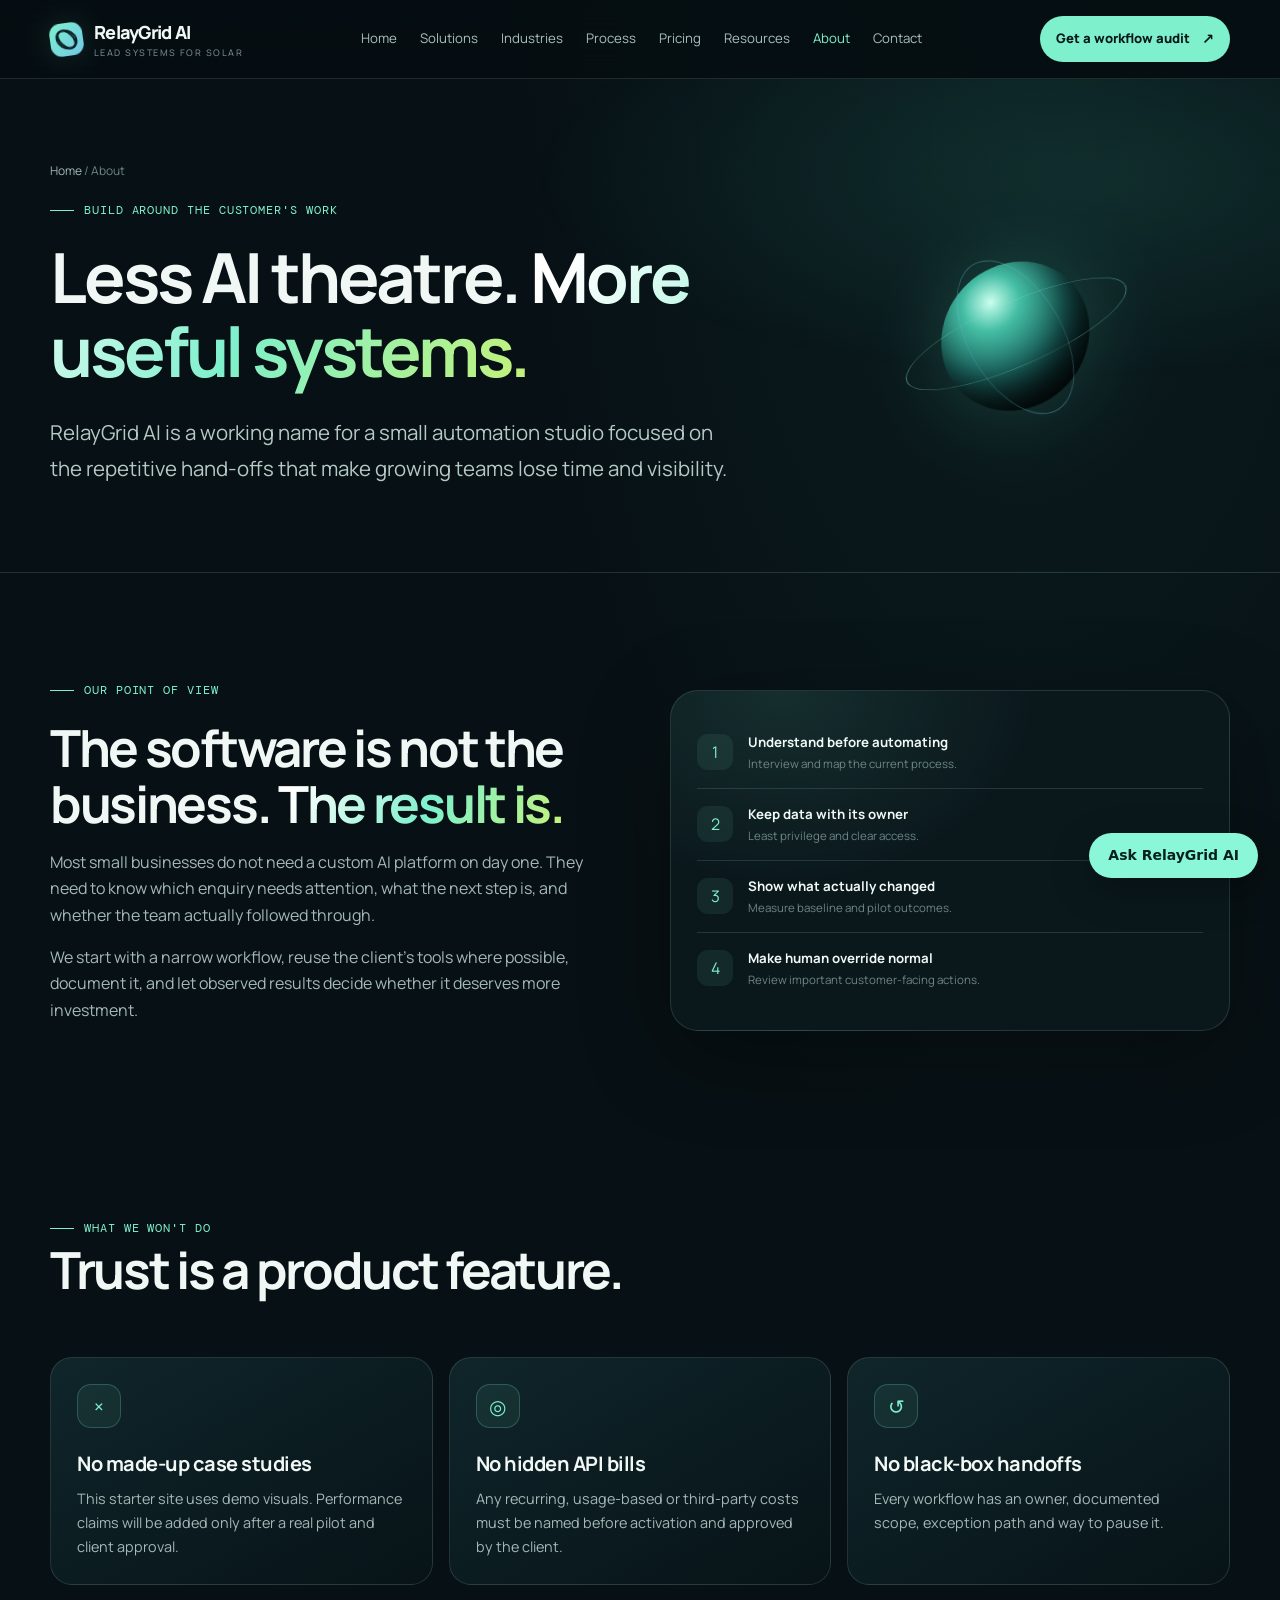
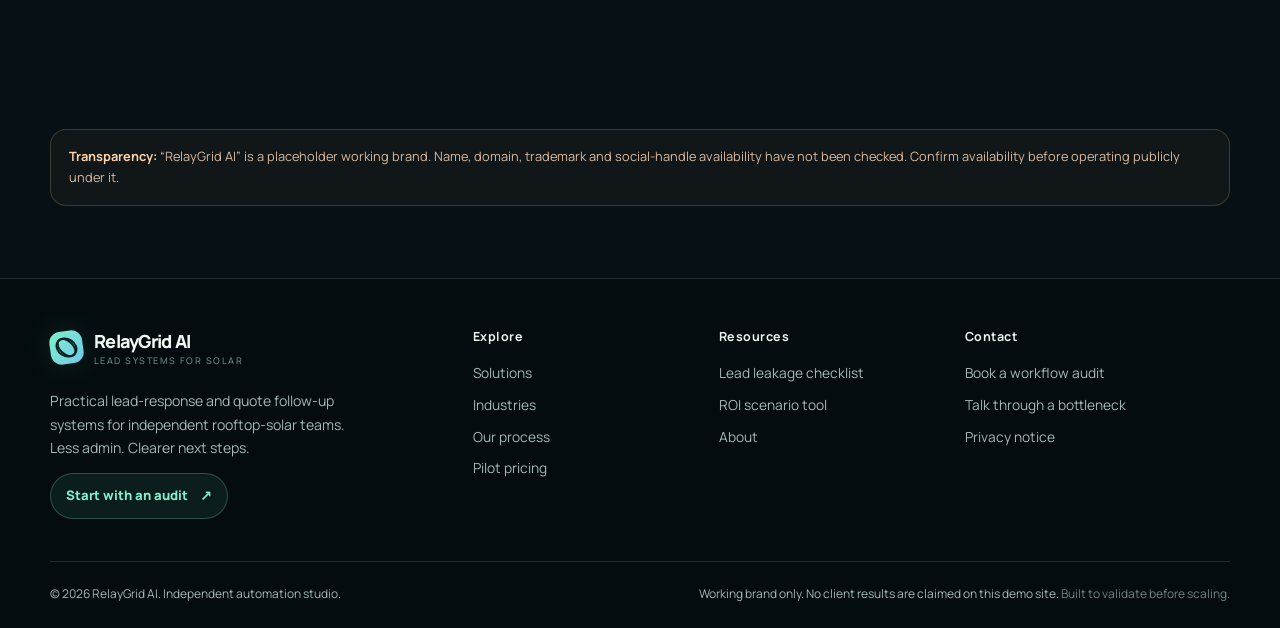
==== public/about.html @ 03826f77 "Add RelayGrid AI starter" ====
<!doctype html><html lang="en"><head><meta charset="utf-8"><meta name="viewport" content="width=device-width, initial-scale=1"><meta name="description" content="The operating principles behind RelayGrid AI: specific workflows, transparent costs and measurable outcomes."><meta name="theme-color" content="#071014"><title>About | RelayGrid AI</title><link rel="icon" type="image/svg+xml" href="assets/favicon.svg"><link rel="stylesheet" href="assets/css/styles.css"><style>.skip-link{position:absolute;left:-9999px;top:5px;background:var(--mint);color:#071816;padding:10px;z-index:100}.skip-link:focus{left:8px}</style></head><body><a class="skip-link" href="#main">Skip to content</a><div class="topbar"><div class="container nav"><a class="brand" href="index.html" aria-label="RelayGrid AI home"><span class="brand-mark" aria-hidden="true"></span><span><span data-brand>RelayGrid AI</span><small>Lead systems for solar</small></span></a><nav class="nav-links" aria-label="Main navigation"><a href="index.html">Home</a><a href="services.html">Solutions</a><a href="industries.html">Industries</a><a href="process.html">Process</a><a href="pricing.html">Pricing</a><a href="resources.html">Resources</a><a href="about.html">About</a><a href="contact.html">Contact</a></nav><div class="nav-right"><a class="button button-sm" data-booking href="contact.html?topic=workflow%20audit">Get a workflow audit <span class="arrow">↗</span></a><button class="menu-toggle" aria-label="Toggle navigation" aria-expanded="false">Menu ☰</button></div></div></div><main id="main"><section class="page-hero"><div class="container page-hero-inner"><div><p class="breadcrumb"><a href="index.html">Home</a> / About</p><p class="eyebrow">Build around the customer's work</p><h1>Less AI theatre. <span class="gradient-text">More useful systems.</span></h1><p class="lead">RelayGrid AI is a working name for a small automation studio focused on the repetitive hand-offs that make growing teams lose time and visibility.</p></div><div class="page-orb"><div class="page-orb-core"></div></div></div></section><section class="section"><div class="container split"><div><p class="eyebrow">Our point of view</p><h2>The software is not the business. <span class="gradient-text">The result is.</span></h2><p>Most small businesses do not need a custom AI platform on day one. They need to know which enquiry needs attention, what the next step is, and whether the team actually followed through.</p><p>We start with a narrow workflow, reuse the client's tools where possible, document it, and let observed results decide whether it deserves more investment.</p></div><div class="panel-illustration"><div class="workflow-row"><span class="flow-icon">1</span><span><b>Understand before automating</b><small>Interview and map the current process.</small></span></div><div class="workflow-row"><span class="flow-icon">2</span><span><b>Keep data with its owner</b><small>Least privilege and clear access.</small></span></div><div class="workflow-row"><span class="flow-icon">3</span><span><b>Show what actually changed</b><small>Measure baseline and pilot outcomes.</small></span></div><div class="workflow-row"><span class="flow-icon">4</span><span><b>Make human override normal</b><small>Review important customer-facing actions.</small></span></div></div></div></section><section class="section-sm"><div class="container"><div class="section-head"><div><p class="eyebrow">What we won't do</p><h2>Trust is a product feature.</h2></div></div><div class="card-grid"><article class="card"><span class="card-icon">×</span><h3>No made-up case studies</h3><p>This starter site uses demo visuals. Performance claims will be added only after a real pilot and client approval.</p></article><article class="card"><span class="card-icon">◎</span><h3>No hidden API bills</h3><p>Any recurring, usage-based or third-party costs must be named before activation and approved by the client.</p></article><article class="card"><span class="card-icon">↺</span><h3>No black-box handoffs</h3><p>Every workflow has an owner, documented scope, exception path and way to pause it.</p></article></div></div></section><section class="section-sm"><div class="container"><div class="note"><strong>Transparency:</strong> “RelayGrid AI” is a placeholder working brand. Name, domain, trademark and social-handle availability have not been checked. Confirm availability before operating publicly under it.</div></div></section></main><footer class="footer"><div class="container"><div class="footer-top"><div><a class="brand" href="index.html"><span class="brand-mark" aria-hidden="true"></span><span><span data-brand>RelayGrid AI</span><small>Lead systems for solar</small></span></a><p class="footer-blurb">Practical lead-response and quote follow-up systems for independent rooftop-solar teams. Less admin. Clearer next steps.</p><a class="button button-ghost button-sm" href="contact.html?topic=workflow%20audit">Start with an audit <span class="arrow">↗</span></a></div><div class="footer-col"><h4>Explore</h4><a href="services.html">Solutions</a><a href="industries.html">Industries</a><a href="process.html">Our process</a><a href="pricing.html">Pilot pricing</a></div><div class="footer-col"><h4>Resources</h4><a href="resources.html">Lead leakage checklist</a><a href="resources.html#roi-calculator">ROI scenario tool</a><a href="about.html">About</a></div><div class="footer-col"><h4>Contact</h4><a href="contact.html">Book a workflow audit</a><a href="contact.html">Talk through a bottleneck</a><a href="privacy.html">Privacy notice</a></div></div><div class="footer-bottom"><p>© <span data-year>2026</span> <span data-brand>RelayGrid AI</span>. Independent automation studio.</p><p>Working brand only. No client results are claimed on this demo site. <span class="soft">Built to validate before scaling.</span></p></div></div></footer><script src="assets/js/config.js"></script><script src="assets/js/main.js" defer></script><script src="assets/js/chat-widget.js" defer></script></body></html>
---- public/assets/css/styles.css ----
@import url('https://fonts.googleapis.com/css2?family=DM+Mono:wght@400;500&family=Manrope:wght@400;500;600;700;800&display=swap');
:root{--bg:#071014;--bg2:#0a171b;--panel:#102127;--panel2:#122b30;--ink:#f0f7f5;--muted:#a5b8b7;--muted2:#6d8585;--line:rgba(194,230,220,.14);--mint:#7ef0cc;--lime:#c6f277;--orange:#ffbd86;--cyan:#71c8e8;--radius:22px;--shadow:0 24px 90px rgba(0,0,0,.32);--max:1180px}
*{box-sizing:border-box}html{scroll-behavior:smooth;scroll-padding-top:90px}body{margin:0;background:radial-gradient(ellipse at 80% 0%,rgba(35,105,100,.15),transparent 38%),var(--bg);color:var(--ink);font-family:Manrope,system-ui,-apple-system,BlinkMacSystemFont,'Segoe UI',sans-serif;line-height:1.65;-webkit-font-smoothing:antialiased}body::before{content:"";position:fixed;inset:0;pointer-events:none;opacity:.12;z-index:-1;background-image:linear-gradient(rgba(126,240,204,.04) 1px,transparent 1px),linear-gradient(90deg,rgba(126,240,204,.04) 1px,transparent 1px);background-size:58px 58px;mask-image:linear-gradient(to bottom,black,transparent 78%)}a{color:inherit;text-decoration:none}img,canvas{max-width:100%}button,input,textarea,select{font:inherit}.container{width:min(var(--max),calc(100% - 44px));margin-inline:auto}.mono,.eyebrow,.nav-tag,.metric-label,.step-num,.mini-label{font-family:'DM Mono',monospace;letter-spacing:.08em;text-transform:uppercase}.eyebrow{font-size:.72rem;color:var(--mint);display:flex;align-items:center;gap:10px;margin:0 0 20px}.eyebrow:before{content:"";display:inline-block;width:24px;height:1px;background:currentColor}.muted{color:var(--muted)}.soft{color:var(--muted2)}h1,h2,h3,h4,p{margin-top:0}h1,h2,h3{line-height:1.08;letter-spacing:-.045em}h1{font-size:clamp(2.8rem,6.2vw,5.9rem);font-weight:700;max-width:850px;margin-bottom:26px}h2{font-size:clamp(2.1rem,4vw,3.7rem);font-weight:700;margin-bottom:18px}h3{font-size:1.25rem;letter-spacing:-.025em;margin-bottom:12px}p{color:var(--muted);font-size:1rem}.lead{max-width:700px;font-size:clamp(1.08rem,1.7vw,1.28rem);line-height:1.75;color:#b5c9c5}.gradient-text{background:linear-gradient(115deg,#fff 8%,var(--mint) 53%,var(--lime));-webkit-background-clip:text;background-clip:text;color:transparent}.section{padding:108px 0}.section-sm{padding:72px 0}.section-head{display:flex;align-items:end;justify-content:space-between;gap:30px;margin-bottom:42px}.section-head>div{max-width:700px}.section-head p{max-width:460px;margin-bottom:4px}.pill{display:inline-flex;align-items:center;gap:8px;border:1px solid var(--line);border-radius:999px;padding:8px 13px;color:#bfd0cc;font-size:.78rem;background:rgba(255,255,255,.025)}.dot{width:7px;height:7px;border-radius:50%;background:var(--mint);box-shadow:0 0 14px rgba(126,240,204,.6)}.button{display:inline-flex;align-items:center;justify-content:center;gap:12px;border-radius:999px;padding:14px 20px;border:1px solid transparent;background:var(--mint);color:#071816;font-weight:800;font-size:.9rem;transition:transform .2s ease,box-shadow .2s ease,background .2s ease;cursor:pointer}.button:hover{transform:translateY(-2px);box-shadow:0 12px 32px rgba(126,240,204,.13);background:#a6f9df}.button-secondary{background:transparent;border-color:var(--line);color:var(--ink)}.button-secondary:hover{background:rgba(255,255,255,.055);box-shadow:none}.button-ghost{background:rgba(126,240,204,.08);border-color:rgba(126,240,204,.25);color:var(--mint)}.button-sm{padding:10px 15px;font-size:.82rem}.arrow{font-size:1.1em}.topbar{border-bottom:1px solid var(--line);background:rgba(5,14,17,.84);backdrop-filter:blur(16px);position:sticky;top:0;z-index:50}.nav{height:78px;display:flex;align-items:center;justify-content:space-between;gap:24px}.brand{display:inline-flex;align-items:center;gap:11px;font-weight:800;letter-spacing:-.04em;font-size:1.13rem;white-space:nowrap}.brand-mark{height:33px;width:33px;border-radius:11px;background:linear-gradient(135deg,var(--mint),var(--cyan));position:relative;box-shadow:0 0 30px rgba(126,240,204,.13);transform:rotate(-8deg)}.brand-mark:before,.brand-mark:after{content:"";position:absolute;border:2px solid #092024;border-radius:50%;inset:7px 5px;transform:rotate(40deg)}.brand-mark:after{inset:5px 9px;transform:rotate(-40deg)}.brand small{display:block;color:var(--muted2);font-weight:500;font-size:.57rem;letter-spacing:.16em;text-transform:uppercase;margin-top:-3px}.nav-links{display:flex;align-items:center;gap:23px}.nav-links a{font-size:.83rem;color:#a9bfbb;transition:color .2s}.nav-links a:hover,.nav-links a[aria-current=page]{color:var(--mint)}.nav-right{display:flex;align-items:center;gap:12px}.menu-toggle{display:none;background:none;border:1px solid var(--line);color:var(--ink);border-radius:12px;padding:9px 11px}.footer{border-top:1px solid var(--line);padding:48px 0 24px;background:rgba(3,10,12,.55)}.footer-top{display:grid;grid-template-columns:1.3fr .7fr .7fr .9fr;gap:40px;padding-bottom:42px}.footer-blurb{max-width:320px;margin-top:18px;font-size:.88rem}.footer h4{font-size:.78rem;color:#eaf4f1;margin-bottom:15px;letter-spacing:.04em}.footer-col a{display:block;color:var(--muted);font-size:.86rem;margin:9px 0}.footer-col a:hover{color:var(--mint)}.footer-note{font-size:.75rem;color:var(--muted2)}.footer-bottom{display:flex;justify-content:space-between;gap:24px;border-top:1px solid var(--line);padding-top:22px}.footer-bottom p{font-size:.75rem;margin:0}.hero{padding:84px 0 76px;position:relative;overflow:hidden}.hero-grid{display:grid;grid-template-columns:1.02fr .98fr;align-items:center;gap:44px}.hero-copy{position:relative;z-index:2}.hero h1{max-width:730px}.hero-copy .lead{max-width:590px}.hero-actions{display:flex;flex-wrap:wrap;gap:12px;margin:30px 0 26px}.hero-footnote{display:flex;flex-wrap:wrap;gap:18px;font-size:.78rem;color:#829a97}.hero-footnote span{display:inline-flex;align-items:center;gap:7px}.hero-footnote b{color:var(--mint);font-weight:500}.hero-visual{min-height:520px;position:relative;display:grid;place-items:center;isolation:isolate}.orbital-panel{position:relative;width:min(100%,510px);aspect-ratio:1.02;border:1px solid rgba(126,240,204,.18);border-radius:34px;background:radial-gradient(ellipse at 50% 44%,rgba(32,111,103,.27),transparent 45%),linear-gradient(145deg,rgba(19,42,46,.8),rgba(8,20,25,.8));box-shadow:var(--shadow);overflow:hidden;transform:perspective(1000px) rotateY(-5deg) rotateX(2deg)}.orbital-panel:before{content:"";position:absolute;inset:0;background-image:linear-gradient(rgba(126,240,204,.05) 1px,transparent 1px),linear-gradient(90deg,rgba(126,240,204,.05) 1px,transparent 1px);background-size:32px 32px;mask-image:radial-gradient(ellipse,black,transparent 80%)}#hero-canvas{position:absolute;inset:0;width:100%;height:100%;z-index:1}.orb-fallback{position:absolute;width:210px;height:210px;top:50%;left:50%;transform:translate(-50%,-52%);border-radius:50%;background:radial-gradient(circle at 35% 26%,#c4fff0 0%,#45c6b2 15%,#1e736e 41%,#0b292f 67%,#061115 82%);box-shadow:inset -22px -28px 35px rgba(0,0,0,.6),0 0 95px rgba(73,222,185,.23);z-index:0}.orb-fallback:before,.orb-fallback:after{content:"";position:absolute;inset:-25px -45px;border:1px solid rgba(126,240,204,.45);border-radius:50%;transform:rotate(-24deg) scaleY(.36);animation:ring 20s linear infinite}.orb-fallback:after{inset:-48px -16px;border-color:rgba(113,200,232,.35);transform:rotate(56deg) scaleY(.42);animation-duration:27s}.scene-label{position:absolute;z-index:2;background:rgba(7,18,21,.85);border:1px solid rgba(126,240,204,.2);padding:12px 14px;border-radius:14px;box-shadow:0 18px 50px rgba(0,0,0,.25);backdrop-filter:blur(10px)}.scene-label .mini-label{font-size:.59rem;color:var(--mint);display:block;margin-bottom:4px}.scene-label strong{font-size:.83rem;display:block;font-weight:700}.scene-label small{display:block;font-size:.69rem;color:var(--muted);margin-top:2px}.scene-label.one{top:16%;left:6%}.scene-label.two{bottom:18%;right:5%}.scene-label.three{bottom:7%;left:13%}.scene-top{position:absolute;top:18px;left:20px;right:20px;display:flex;justify-content:space-between;align-items:center;z-index:3;color:#8aa7a1;font-size:.65rem;font-family:'DM Mono',monospace;text-transform:uppercase;letter-spacing:.08em}.scene-status{display:flex;align-items:center;gap:6px}.scene-status:before{content:"";width:6px;height:6px;border-radius:50%;background:var(--mint);box-shadow:0 0 10px var(--mint)}.float-chip{position:absolute;z-index:4;right:-7px;top:13%;display:flex;align-items:center;gap:10px;padding:13px 16px;border:1px solid var(--line);border-radius:16px;background:#102429;box-shadow:var(--shadow);animation:float 6s ease-in-out infinite}.float-chip .chip-icon{display:grid;place-items:center;width:30px;height:30px;border-radius:10px;background:rgba(126,240,204,.12);color:var(--mint)}.float-chip b{font-size:.78rem;display:block}.float-chip small{font-size:.66rem;color:var(--muted)}@keyframes float{0%,100%{transform:translateY(0)}50%{transform:translateY(-10px)}}@keyframes ring{to{rotate:360deg}}.trust-strip{border-top:1px solid var(--line);border-bottom:1px solid var(--line);padding:19px 0}.trust-inner{display:flex;align-items:center;justify-content:space-between;gap:22px;flex-wrap:wrap}.trust-inner p{font-size:.72rem;margin:0;font-family:'DM Mono',monospace;text-transform:uppercase;letter-spacing:.1em;color:#78918e}.trust-token{font-size:.79rem;color:#bfd0cd;display:flex;align-items:center;gap:9px}.trust-token .small-icon{color:var(--mint);font-size:1.1rem}.card-grid{display:grid;grid-template-columns:repeat(3,1fr);gap:16px}.card{padding:26px;border:1px solid var(--line);border-radius:var(--radius);background:linear-gradient(150deg,rgba(18,43,48,.8),rgba(8,21,25,.76));position:relative;overflow:hidden;transition:transform .25s,border-color .25s}.card:hover{transform:translateY(-4px);border-color:rgba(126,240,204,.3)}.card-icon{display:grid;place-items:center;width:44px;height:44px;border:1px solid rgba(126,240,204,.22);border-radius:14px;background:rgba(126,240,204,.07);color:var(--mint);margin-bottom:25px;font-size:1.25rem}.card p{font-size:.9rem;margin-bottom:0}.card .text-link{display:inline-flex;margin-top:19px;font-size:.84rem;color:var(--mint);font-weight:700;gap:8px}.card .step-num{font-size:.7rem;color:var(--muted2);display:block;margin-bottom:22px}.split{display:grid;grid-template-columns:1fr 1fr;align-items:center;gap:60px}.panel-illustration{border:1px solid var(--line);border-radius:28px;padding:26px;background:radial-gradient(ellipse at 20% 0%,rgba(126,240,204,.1),transparent 40%),#0a181c;box-shadow:var(--shadow)}.workflow-row{display:grid;grid-template-columns:36px 1fr auto;align-items:center;gap:15px;padding:15px 0;border-bottom:1px solid var(--line)}.workflow-row:last-child{border-bottom:0}.flow-icon{width:36px;height:36px;display:grid;place-items:center;border-radius:11px;background:rgba(126,240,204,.08);color:var(--mint)}.workflow-row b{display:block;font-size:.83rem}.workflow-row small{display:block;color:var(--muted2);font-size:.72rem}.status{font-size:.66rem;border-radius:100px;padding:5px 8px;color:var(--mint);background:rgba(126,240,204,.08);white-space:nowrap}.status.pending{color:var(--orange);background:rgba(255,189,134,.08)}.stat-grid{display:grid;grid-template-columns:repeat(3,1fr);gap:12px;margin-top:22px}.stat{padding:16px;border-radius:15px;border:1px solid var(--line);background:rgba(255,255,255,.02)}.stat strong{font-size:1.35rem;letter-spacing:-.05em;display:block}.stat small{font-size:.7rem;color:var(--muted2)}.callout{border:1px solid rgba(126,240,204,.2);background:linear-gradient(120deg,rgba(126,240,204,.08),rgba(19,56,59,.2));border-radius:28px;padding:38px;display:flex;align-items:center;justify-content:space-between;gap:30px}.callout h2{font-size:clamp(1.9rem,3.4vw,3.1rem);margin-bottom:11px}.callout p{max-width:590px;margin-bottom:0}.page-hero{padding:82px 0 65px;border-bottom:1px solid var(--line);position:relative;overflow:hidden;background:radial-gradient(ellipse at 85% 20%,rgba(41,123,107,.2),transparent 36%)}.page-hero-inner{display:grid;grid-template-columns:1fr .62fr;align-items:center;gap:50px}.page-hero h1{font-size:clamp(2.8rem,5.4vw,4.8rem)}.page-hero p{max-width:740px}.page-orb{min-height:255px;display:grid;place-items:center;position:relative;perspective:900px}.page-orb-core{width:155px;height:155px;border-radius:50%;position:relative;background:radial-gradient(circle at 32% 28%,#caffed,#44bea5 20%,#185d59 52%,#081719 78%);box-shadow:inset -20px -20px 35px rgba(0,0,0,.65),0 0 80px rgba(74,210,174,.22);transform:rotateY(-18deg) rotateX(16deg)}.page-orb-core:before,.page-orb-core:after{content:"";position:absolute;inset:-18px -44px;border:1px solid rgba(126,240,204,.45);border-radius:50%;transform:rotate(-24deg) scaleY(.36);animation:ring 22s linear infinite}.page-orb-core:after{inset:-30px -14px;border-color:rgba(113,200,232,.4);transform:rotate(55deg) scaleY(.44);animation-duration:26s}.breadcrumb{font-size:.75rem;color:var(--muted2);margin-bottom:20px}.breadcrumb a{color:var(--muted)}.two-col{display:grid;grid-template-columns:1fr 1fr;gap:20px}.number-card{display:flex;gap:18px;align-items:flex-start;padding:22px 0;border-bottom:1px solid var(--line)}.number-card:last-child{border:0}.number-badge{font-family:'DM Mono',monospace;color:var(--mint);border:1px solid rgba(126,240,204,.25);border-radius:11px;padding:8px 10px;font-size:.75rem;min-width:43px;text-align:center}.number-card h3{margin-bottom:8px}.number-card p{margin-bottom:0;font-size:.9rem}.check-list{list-style:none;padding:0;margin:20px 0}.check-list li{position:relative;padding:7px 0 7px 28px;color:#c0d0cc;font-size:.9rem}.check-list li:before{content:"✓";position:absolute;left:0;top:7px;color:var(--mint);font-weight:800}.quote-box{padding:25px;border-left:2px solid var(--mint);background:rgba(126,240,204,.045);border-radius:0 18px 18px 0}.quote-box p{font-size:1.04rem;color:#d5e7e2}.quote-box small{font-size:.75rem;color:var(--muted2)}.price-grid{display:grid;grid-template-columns:repeat(3,1fr);gap:16px;align-items:stretch}.price-card{position:relative;padding:28px;border:1px solid var(--line);border-radius:24px;background:linear-gradient(155deg,rgba(17,41,46,.8),rgba(7,18,22,.94));display:flex;flex-direction:column}.price-card.featured{border-color:rgba(126,240,204,.45);box-shadow:0 0 0 1px rgba(126,240,204,.08),var(--shadow);background:linear-gradient(155deg,rgba(26,66,65,.75),rgba(7,18,22,.96))}.price-card .tag{font-size:.65rem;letter-spacing:.1em;color:var(--mint);font-family:'DM Mono',monospace;text-transform:uppercase;margin-bottom:18px}.price-card h3{font-size:1.35rem}.price{font-size:2.35rem;letter-spacing:-.07em;font-weight:800;margin:13px 0 5px}.price small{font-size:.77rem;letter-spacing:0;color:var(--muted);font-weight:500}.price-note{font-size:.77rem;color:var(--muted2);min-height:40px}.price-card .check-list{margin-top:20px;flex:1}.price-card .check-list li{font-size:.83rem}.disclaimer{font-size:.75rem;color:var(--muted2);border-top:1px solid var(--line);padding-top:18px;margin-top:24px}.faq{border-top:1px solid var(--line)}.faq-item{border-bottom:1px solid var(--line)}.faq-q{width:100%;text-align:left;background:transparent;border:0;color:var(--ink);padding:22px 0;display:flex;justify-content:space-between;align-items:center;gap:20px;cursor:pointer;font-weight:700}.faq-q .plus{color:var(--mint);font-size:1.35rem;transition:transform .2s}.faq-a{display:none;padding:0 40px 22px 0}.faq-a p{font-size:.9rem;margin-bottom:0;max-width:800px}.faq-item.open .faq-a{display:block}.faq-item.open .plus{transform:rotate(45deg)}.form-layout{display:grid;grid-template-columns:.72fr 1.28fr;gap:52px;align-items:start}.contact-aside{position:sticky;top:108px}.contact-method{display:flex;align-items:flex-start;gap:12px;padding:16px 0;border-bottom:1px solid var(--line)}.contact-method .card-icon{margin:0;flex:0 0 40px;width:40px;height:40px}.contact-method b{display:block;font-size:.85rem}.contact-method small{display:block;color:var(--muted);font-size:.77rem;margin-top:3px}.form-card{border:1px solid var(--line);border-radius:25px;background:linear-gradient(155deg,rgba(17,41,46,.72),rgba(7,18,22,.93));padding:30px}.form-grid{display:grid;grid-template-columns:1fr 1fr;gap:18px}.field{display:flex;flex-direction:column;gap:8px}.field.full{grid-column:1/-1}.field label{font-size:.78rem;font-weight:700;color:#c6d8d2}.field input,.field textarea,.field select{width:100%;background:#09191c;border:1px solid rgba(190,223,214,.18);border-radius:12px;padding:13px 14px;color:var(--ink);outline:none;transition:border .2s}.field input:focus,.field textarea:focus,.field select:focus{border-color:rgba(126,240,204,.6)}.field textarea{min-height:130px;resize:vertical}.field input::placeholder,.field textarea::placeholder{color:#5f7774}.field select{appearance:auto}.form-note{font-size:.72rem;color:var(--muted2);margin:14px 0 20px}.form-status{font-size:.82rem;color:var(--mint);margin-top:13px;min-height:20px}.resource-grid{display:grid;grid-template-columns:1fr 1fr;gap:18px}.resource-card{border:1px solid var(--line);border-radius:22px;padding:26px;background:rgba(12,30,34,.78)}.resource-card .eyebrow{margin-bottom:14px}.resource-card h3{font-size:1.35rem}.resource-card p{font-size:.9rem}.audit-list{display:grid;grid-template-columns:1fr 1fr;gap:11px;margin:22px 0}.audit-item{display:flex;gap:10px;align-items:flex-start;padding:13px;border:1px solid var(--line);border-radius:14px;background:rgba(255,255,255,.02);font-size:.82rem;color:#c0d1cc}.audit-item input{accent-color:var(--mint);margin-top:4px}.calculator{display:grid;grid-template-columns:1fr 1fr;gap:30px}.calc-inputs{display:grid;grid-template-columns:1fr 1fr;gap:16px}.calc-result{display:flex;flex-direction:column;justify-content:center;gap:15px;border:1px solid rgba(126,240,204,.2);border-radius:20px;padding:25px;background:radial-gradient(ellipse at 20% 0%,rgba(126,240,204,.1),transparent 50%),#081719}.calc-result .big{font-size:2rem;letter-spacing:-.06em;font-weight:800;color:var(--mint)}.calc-result .mini-label{font-size:.62rem;color:var(--muted2)}.calc-result p{font-size:.77rem;margin:0}.process-line{display:grid;grid-template-columns:repeat(4,1fr);gap:13px;position:relative}.process-line:before{content:"";position:absolute;top:26px;left:8%;right:8%;height:1px;background:linear-gradient(90deg,transparent,rgba(126,240,204,.5),transparent)}.process-step{position:relative;padding-top:66px}.process-step .circle{position:absolute;top:0;left:0;z-index:1;width:52px;height:52px;display:grid;place-items:center;border-radius:50%;border:1px solid rgba(126,240,204,.34);background:#0b1d20;color:var(--mint);font-family:'DM Mono',monospace}.process-step p{font-size:.86rem}.process-step h3{font-size:1.08rem}.note{border:1px solid rgba(255,189,134,.2);border-radius:16px;padding:16px 18px;background:rgba(255,189,134,.045);color:#d8b99f;font-size:.8rem}.note strong{color:#ffd2aa}.legal{max-width:800px}.legal h2{font-size:1.5rem;margin-top:35px}.legal p,.legal li{font-size:.88rem}.empty-state{padding:24px;border:1px dashed var(--line);border-radius:18px;color:var(--muted)}.reveal{opacity:0;transform:translateY(16px);transition:opacity .6s ease,transform .6s ease}.reveal.visible{opacity:1;transform:none}.mobile-only{display:none}.small{font-size:.8rem}.anchor-offset{scroll-margin-top:105px}
@media(max-width:1020px){.nav-links{gap:14px}.nav-links a{font-size:.78rem}.nav-right .button{padding:11px 14px}.hero-grid{gap:20px}.hero-visual{min-height:440px}.orbital-panel{width:100%}.footer-top{grid-template-columns:1.2fr .8fr .8fr;}.footer-col:last-child{grid-column:2/-1}.split{gap:34px}}
@media(max-width:820px){.container{width:min(100% - 32px,var(--max))}.nav{height:70px}.menu-toggle{display:inline-flex}.nav-links{display:none;position:absolute;left:16px;right:16px;top:77px;padding:18px;background:#0b1d21;border:1px solid var(--line);border-radius:18px;box-shadow:var(--shadow);flex-direction:column;align-items:stretch;gap:0}.nav-links.open{display:flex}.nav-links a{padding:11px 8px;border-bottom:1px solid rgba(255,255,255,.05);font-size:.9rem}.nav-links a:last-child{border:0}.nav-right .button{display:none}.hero{padding:62px 0 60px}.hero-grid,.page-hero-inner,.split,.form-layout{grid-template-columns:1fr}.hero-grid{gap:25px}.hero-visual{min-height:420px;max-width:560px;width:100%;margin:0 auto}.page-hero{padding:65px 0 45px}.page-orb{display:none}.section{padding:78px 0}.section-sm{padding:58px 0}.section-head{display:block}.section-head p{margin-top:12px}.card-grid,.price-grid{grid-template-columns:1fr 1fr}.callout{align-items:flex-start;flex-direction:column;padding:30px}.form-layout{gap:32px}.contact-aside{position:static}.footer-top{grid-template-columns:1fr 1fr}.footer-top>div:first-child{grid-column:1/-1}.footer-col:last-child{grid-column:auto}.calculator{grid-template-columns:1fr}.process-line{grid-template-columns:1fr 1fr;gap:25px}.process-line:before{display:none}.process-step{padding-top:62px}.resource-grid{grid-template-columns:1fr}}
@media(max-width:540px){h1{font-size:clamp(2.55rem,13vw,3.6rem)}h2{font-size:2.1rem}.hero-actions{flex-direction:column;align-items:stretch}.hero-actions .button{width:100%}.hero-footnote{gap:10px 16px}.hero-visual{min-height:350px}.orbital-panel{border-radius:24px}.orb-fallback{width:160px;height:160px}.float-chip{right:-2px;top:11%;padding:10px 12px}.scene-label{padding:9px 10px}.scene-label.one{top:16%;left:4%}.scene-label.two{right:3%;bottom:18%}.scene-label.three{left:5%;bottom:5%}.scene-label strong{font-size:.72rem}.scene-label small{font-size:.62rem}.card-grid,.price-grid,.two-col{grid-template-columns:1fr}.card{padding:23px}.stat-grid{grid-template-columns:1fr 1fr 1fr;gap:7px}.stat{padding:12px}.stat strong{font-size:1.06rem}.stat small{font-size:.61rem}.workflow-row{grid-template-columns:35px 1fr}.workflow-row .status{grid-column:2;justify-self:start}.callout{padding:25px}.footer-top{grid-template-columns:1fr 1fr;gap:28px 20px}.footer-top>div:first-child{grid-column:1/-1}.footer-col:last-child{grid-column:1/-1}.footer-bottom{display:block}.footer-bottom p+p{margin-top:8px}.form-card{padding:21px}.form-grid,.calc-inputs,.audit-list{grid-template-columns:1fr}.field.full{grid-column:auto}.process-line{grid-template-columns:1fr}.process-step{padding-top:0;padding-left:67px;min-height:55px}.process-step .circle{top:0}.price{font-size:2rem}.page-hero h1{font-size:2.7rem}}
@media(prefers-reduced-motion:reduce){*,*::before,*::after{scroll-behavior:auto!important;animation-duration:.01ms!important;animation-iteration-count:1!important;transition-duration:.01ms!important}.reveal{opacity:1;transform:none}}

/* Secure lead intake form additions */
.hp-field{position:absolute!important;left:-10000px!important;width:1px!important;height:1px!important;overflow:hidden!important}.consent-line{display:flex;align-items:flex-start;gap:10px;margin:14px 0;color:var(--soft,#9aa);font-size:.88rem;line-height:1.5}.consent-line input{margin-top:4px;flex:0 0 auto}.consent-line a{color:var(--mint,#8af7d9)}.turnstile-container{margin:14px 0}
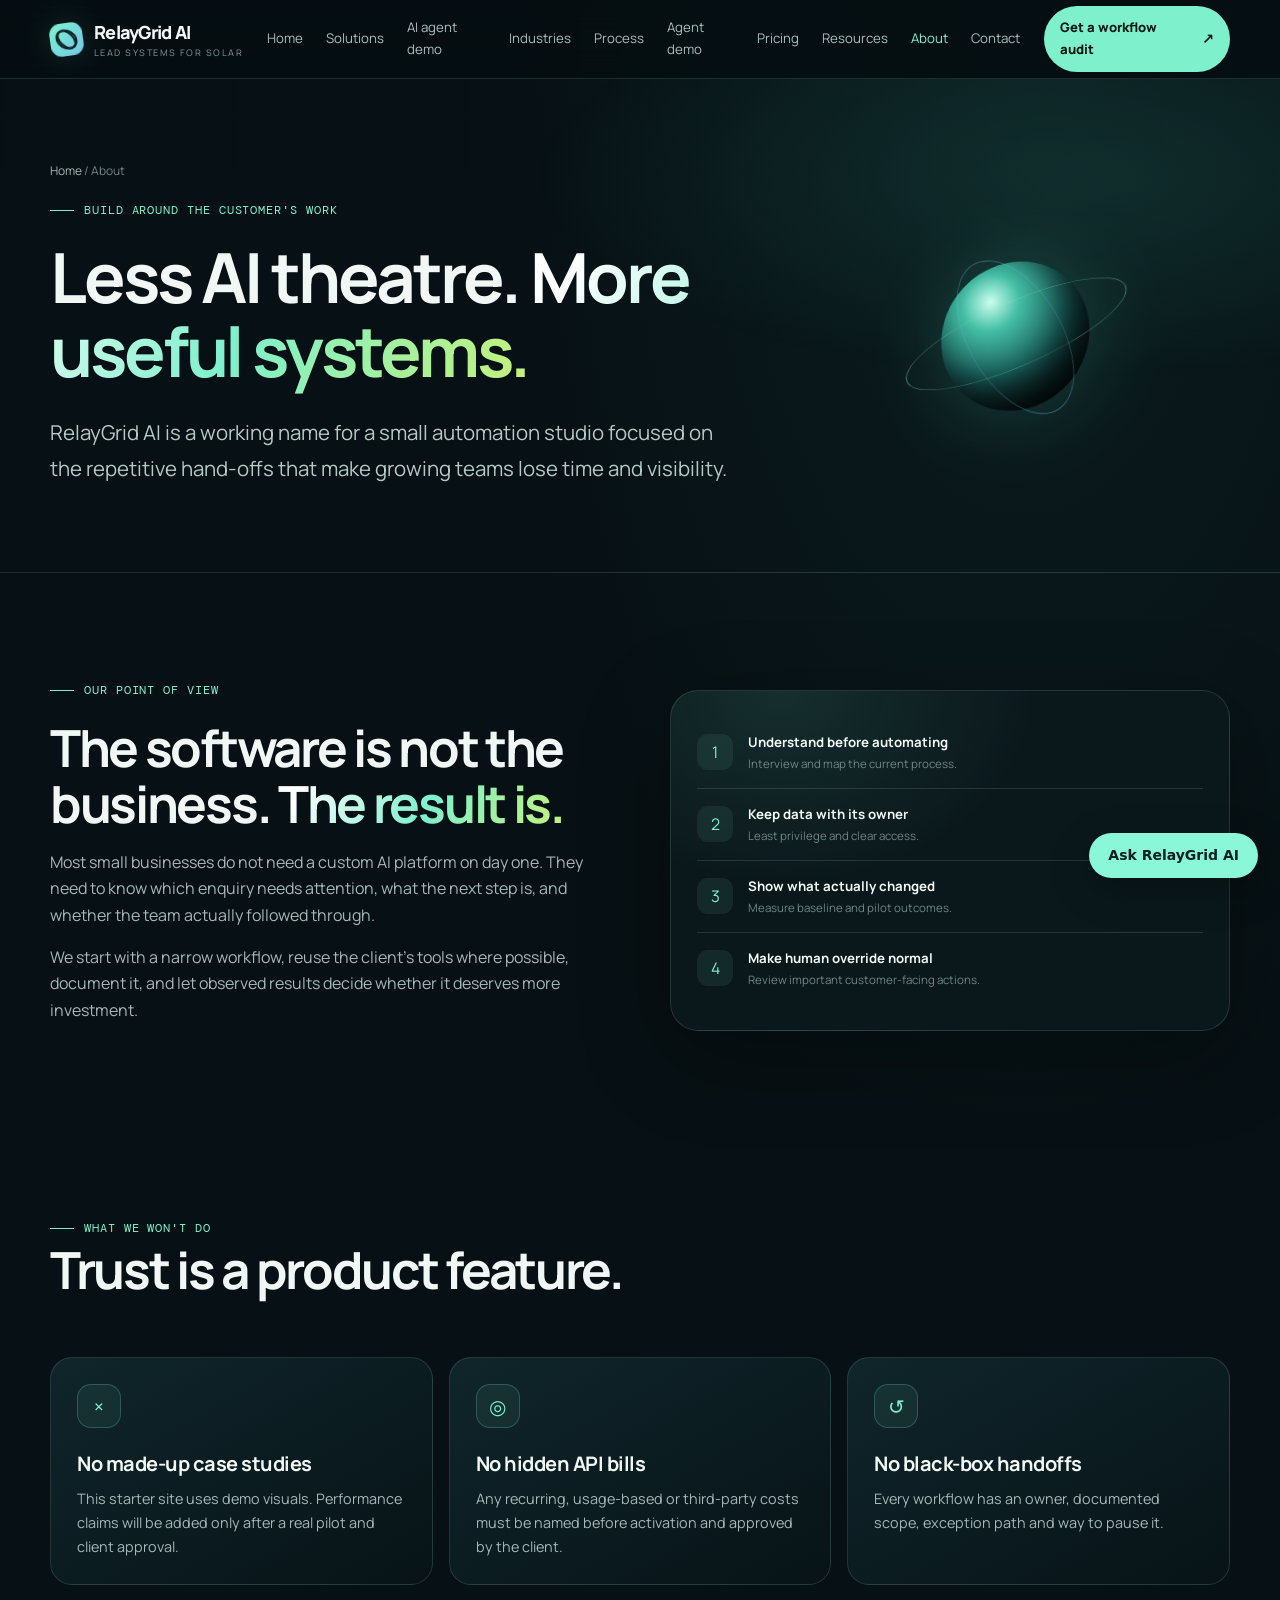
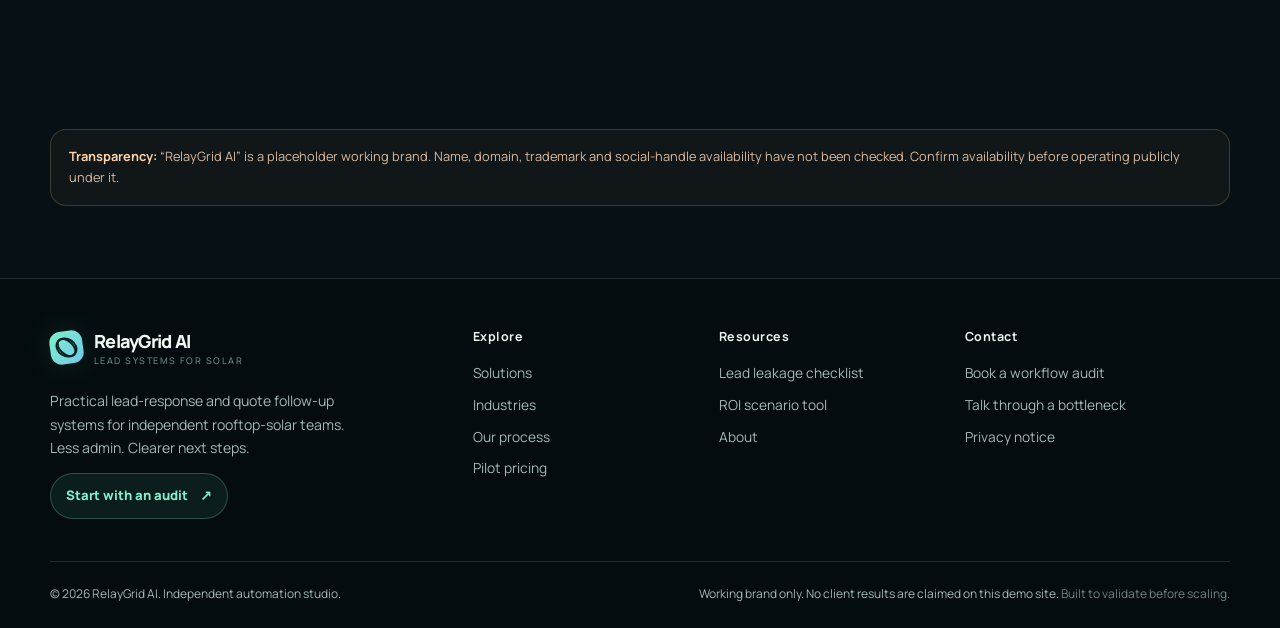
==== commit 02a90d41: "Add animated agent workspace and fix site issues" ====
--- a/public/about.html
+++ b/public/about.html
@@ -1 +1 @@
-<!doctype html><html lang="en"><head><meta charset="utf-8"><meta name="viewport" content="width=device-width, initial-scale=1"><meta name="description" content="The operating principles behind RelayGrid AI: specific workflows, transparent costs and measurable outcomes."><meta name="theme-color" content="#071014"><title>About | RelayGrid AI</title><link rel="icon" type="image/svg+xml" href="assets/favicon.svg"><link rel="stylesheet" href="assets/css/styles.css"><style>.skip-link{position:absolute;left:-9999px;top:5px;background:var(--mint);color:#071816;padding:10px;z-index:100}.skip-link:focus{left:8px}</style></head><body><a class="skip-link" href="#main">Skip to content</a><div class="topbar"><div class="container nav"><a class="brand" href="index.html" aria-label="RelayGrid AI home"><span class="brand-mark" aria-hidden="true"></span><span><span data-brand>RelayGrid AI</span><small>Lead systems for solar</small></span></a><nav class="nav-links" aria-label="Main navigation"><a href="index.html">Home</a><a href="services.html">Solutions</a><a href="industries.html">Industries</a><a href="process.html">Process</a><a href="pricing.html">Pricing</a><a href="resources.html">Resources</a><a href="about.html">About</a><a href="contact.html">Contact</a></nav><div class="nav-right"><a class="button button-sm" data-booking href="contact.html?topic=workflow%20audit">Get a workflow audit <span class="arrow">↗</span></a><button class="menu-toggle" aria-label="Toggle navigation" aria-expanded="false">Menu ☰</button></div></div></div><main id="main"><section class="page-hero"><div class="container page-hero-inner"><div><p class="breadcrumb"><a href="index.html">Home</a> / About</p><p class="eyebrow">Build around the customer's work</p><h1>Less AI theatre. <span class="gradient-text">More useful systems.</span></h1><p class="lead">RelayGrid AI is a working name for a small automation studio focused on the repetitive hand-offs that make growing teams lose time and visibility.</p></div><div class="page-orb"><div class="page-orb-core"></div></div></div></section><section class="section"><div class="container split"><div><p class="eyebrow">Our point of view</p><h2>The software is not the business. <span class="gradient-text">The result is.</span></h2><p>Most small businesses do not need a custom AI platform on day one. They need to know which enquiry needs attention, what the next step is, and whether the team actually followed through.</p><p>We start with a narrow workflow, reuse the client's tools where possible, document it, and let observed results decide whether it deserves more investment.</p></div><div class="panel-illustration"><div class="workflow-row"><span class="flow-icon">1</span><span><b>Understand before automating</b><small>Interview and map the current process.</small></span></div><div class="workflow-row"><span class="flow-icon">2</span><span><b>Keep data with its owner</b><small>Least privilege and clear access.</small></span></div><div class="workflow-row"><span class="flow-icon">3</span><span><b>Show what actually changed</b><small>Measure baseline and pilot outcomes.</small></span></div><div class="workflow-row"><span class="flow-icon">4</span><span><b>Make human override normal</b><small>Review important customer-facing actions.</small></span></div></div></div></section><section class="section-sm"><div class="container"><div class="section-head"><div><p class="eyebrow">What we won't do</p><h2>Trust is a product feature.</h2></div></div><div class="card-grid"><article class="card"><span class="card-icon">×</span><h3>No made-up case studies</h3><p>This starter site uses demo visuals. Performance claims will be added only after a real pilot and client approval.</p></article><article class="card"><span class="card-icon">◎</span><h3>No hidden API bills</h3><p>Any recurring, usage-based or third-party costs must be named before activation and approved by the client.</p></article><article class="card"><span class="card-icon">↺</span><h3>No black-box handoffs</h3><p>Every workflow has an owner, documented scope, exception path and way to pause it.</p></article></div></div></section><section class="section-sm"><div class="container"><div class="note"><strong>Transparency:</strong> “RelayGrid AI” is a placeholder working brand. Name, domain, trademark and social-handle availability have not been checked. Confirm availability before operating publicly under it.</div></div></section></main><footer class="footer"><div class="container"><div class="footer-top"><div><a class="brand" href="index.html"><span class="brand-mark" aria-hidden="true"></span><span><span data-brand>RelayGrid AI</span><small>Lead systems for solar</small></span></a><p class="footer-blurb">Practical lead-response and quote follow-up systems for independent rooftop-solar teams. Less admin. Clearer next steps.</p><a class="button button-ghost button-sm" href="contact.html?topic=workflow%20audit">Start with an audit <span class="arrow">↗</span></a></div><div class="footer-col"><h4>Explore</h4><a href="services.html">Solutions</a><a href="industries.html">Industries</a><a href="process.html">Our process</a><a href="pricing.html">Pilot pricing</a></div><div class="footer-col"><h4>Resources</h4><a href="resources.html">Lead leakage checklist</a><a href="resources.html#roi-calculator">ROI scenario tool</a><a href="about.html">About</a></div><div class="footer-col"><h4>Contact</h4><a href="contact.html">Book a workflow audit</a><a href="contact.html">Talk through a bottleneck</a><a href="privacy.html">Privacy notice</a></div></div><div class="footer-bottom"><p>© <span data-year>2026</span> <span data-brand>RelayGrid AI</span>. Independent automation studio.</p><p>Working brand only. No client results are claimed on this demo site. <span class="soft">Built to validate before scaling.</span></p></div></div></footer><script src="assets/js/config.js"></script><script src="assets/js/main.js" defer></script><script src="assets/js/chat-widget.js" defer></script></body></html>+<!doctype html><html lang="en"><head><meta charset="utf-8"><meta name="viewport" content="width=device-width, initial-scale=1"><meta name="description" content="The operating principles behind RelayGrid AI: specific workflows, transparent costs and measurable outcomes."><meta name="theme-color" content="#071014"><title>About | RelayGrid AI</title><link rel="icon" type="image/svg+xml" href="assets/favicon.svg"><link rel="stylesheet" href="assets/css/styles.css"><style>.skip-link{position:absolute;left:-9999px;top:5px;background:var(--mint);color:#071816;padding:10px;z-index:100}.skip-link:focus{left:8px}</style></head><body><a class="skip-link" href="#main">Skip to content</a><div class="topbar"><div class="container nav"><a class="brand" href="index.html" aria-label="RelayGrid AI home"><span class="brand-mark" aria-hidden="true"></span><span><span data-brand>RelayGrid AI</span><small>Lead systems for solar</small></span></a><nav class="nav-links" aria-label="Main navigation"><a href="index.html">Home</a><a href="services.html">Solutions</a><a href="index.html#agent-workspace">AI agent demo</a><a href="industries.html">Industries</a><a href="process.html">Process</a><a href="index.html#agent-workspace">Agent demo</a><a href="pricing.html">Pricing</a><a href="resources.html">Resources</a><a href="about.html">About</a><a href="contact.html">Contact</a></nav><div class="nav-right"><a class="button button-sm" data-booking href="contact.html?topic=workflow%20audit">Get a workflow audit <span class="arrow">↗</span></a><button class="menu-toggle" aria-label="Toggle navigation" aria-expanded="false">Menu ☰</button></div></div></div><main id="main"><section class="page-hero"><div class="container page-hero-inner"><div><p class="breadcrumb"><a href="index.html">Home</a> / About</p><p class="eyebrow">Build around the customer's work</p><h1>Less AI theatre. <span class="gradient-text">More useful systems.</span></h1><p class="lead">RelayGrid AI is a working name for a small automation studio focused on the repetitive hand-offs that make growing teams lose time and visibility.</p></div><div class="page-orb"><div class="page-orb-core"></div></div></div></section><section class="section"><div class="container split"><div><p class="eyebrow">Our point of view</p><h2>The software is not the business. <span class="gradient-text">The result is.</span></h2><p>Most small businesses do not need a custom AI platform on day one. They need to know which enquiry needs attention, what the next step is, and whether the team actually followed through.</p><p>We start with a narrow workflow, reuse the client's tools where possible, document it, and let observed results decide whether it deserves more investment.</p></div><div class="panel-illustration"><div class="workflow-row"><span class="flow-icon">1</span><span><b>Understand before automating</b><small>Interview and map the current process.</small></span></div><div class="workflow-row"><span class="flow-icon">2</span><span><b>Keep data with its owner</b><small>Least privilege and clear access.</small></span></div><div class="workflow-row"><span class="flow-icon">3</span><span><b>Show what actually changed</b><small>Measure baseline and pilot outcomes.</small></span></div><div class="workflow-row"><span class="flow-icon">4</span><span><b>Make human override normal</b><small>Review important customer-facing actions.</small></span></div></div></div></section><section class="section-sm"><div class="container"><div class="section-head"><div><p class="eyebrow">What we won't do</p><h2>Trust is a product feature.</h2></div></div><div class="card-grid"><article class="card"><span class="card-icon">×</span><h3>No made-up case studies</h3><p>This starter site uses demo visuals. Performance claims will be added only after a real pilot and client approval.</p></article><article class="card"><span class="card-icon">◎</span><h3>No hidden API bills</h3><p>Any recurring, usage-based or third-party costs must be named before activation and approved by the client.</p></article><article class="card"><span class="card-icon">↺</span><h3>No black-box handoffs</h3><p>Every workflow has an owner, documented scope, exception path and way to pause it.</p></article></div></div></section><section class="section-sm"><div class="container"><div class="note"><strong>Transparency:</strong> “RelayGrid AI” is a placeholder working brand. Name, domain, trademark and social-handle availability have not been checked. Confirm availability before operating publicly under it.</div></div></section></main><footer class="footer"><div class="container"><div class="footer-top"><div><a class="brand" href="index.html"><span class="brand-mark" aria-hidden="true"></span><span><span data-brand>RelayGrid AI</span><small>Lead systems for solar</small></span></a><p class="footer-blurb">Practical lead-response and quote follow-up systems for independent rooftop-solar teams. Less admin. Clearer next steps.</p><a class="button button-ghost button-sm" href="contact.html?topic=workflow%20audit">Start with an audit <span class="arrow">↗</span></a></div><div class="footer-col"><h4>Explore</h4><a href="services.html">Solutions</a><a href="industries.html">Industries</a><a href="process.html">Our process</a><a href="pricing.html">Pilot pricing</a></div><div class="footer-col"><h4>Resources</h4><a href="resources.html">Lead leakage checklist</a><a href="resources.html#roi-calculator">ROI scenario tool</a><a href="about.html">About</a></div><div class="footer-col"><h4>Contact</h4><a href="contact.html">Book a workflow audit</a><a href="contact.html">Talk through a bottleneck</a><a href="privacy.html">Privacy notice</a></div></div><div class="footer-bottom"><p>© <span data-year>2026</span> <span data-brand>RelayGrid AI</span>. Independent automation studio.</p><p>Working brand only. No client results are claimed on this demo site. <span class="soft">Built to validate before scaling.</span></p></div></div></footer><script src="assets/js/config.js"></script><script src="assets/js/main.js" defer></script><script src="assets/js/chat-widget.js" defer></script></body></html>
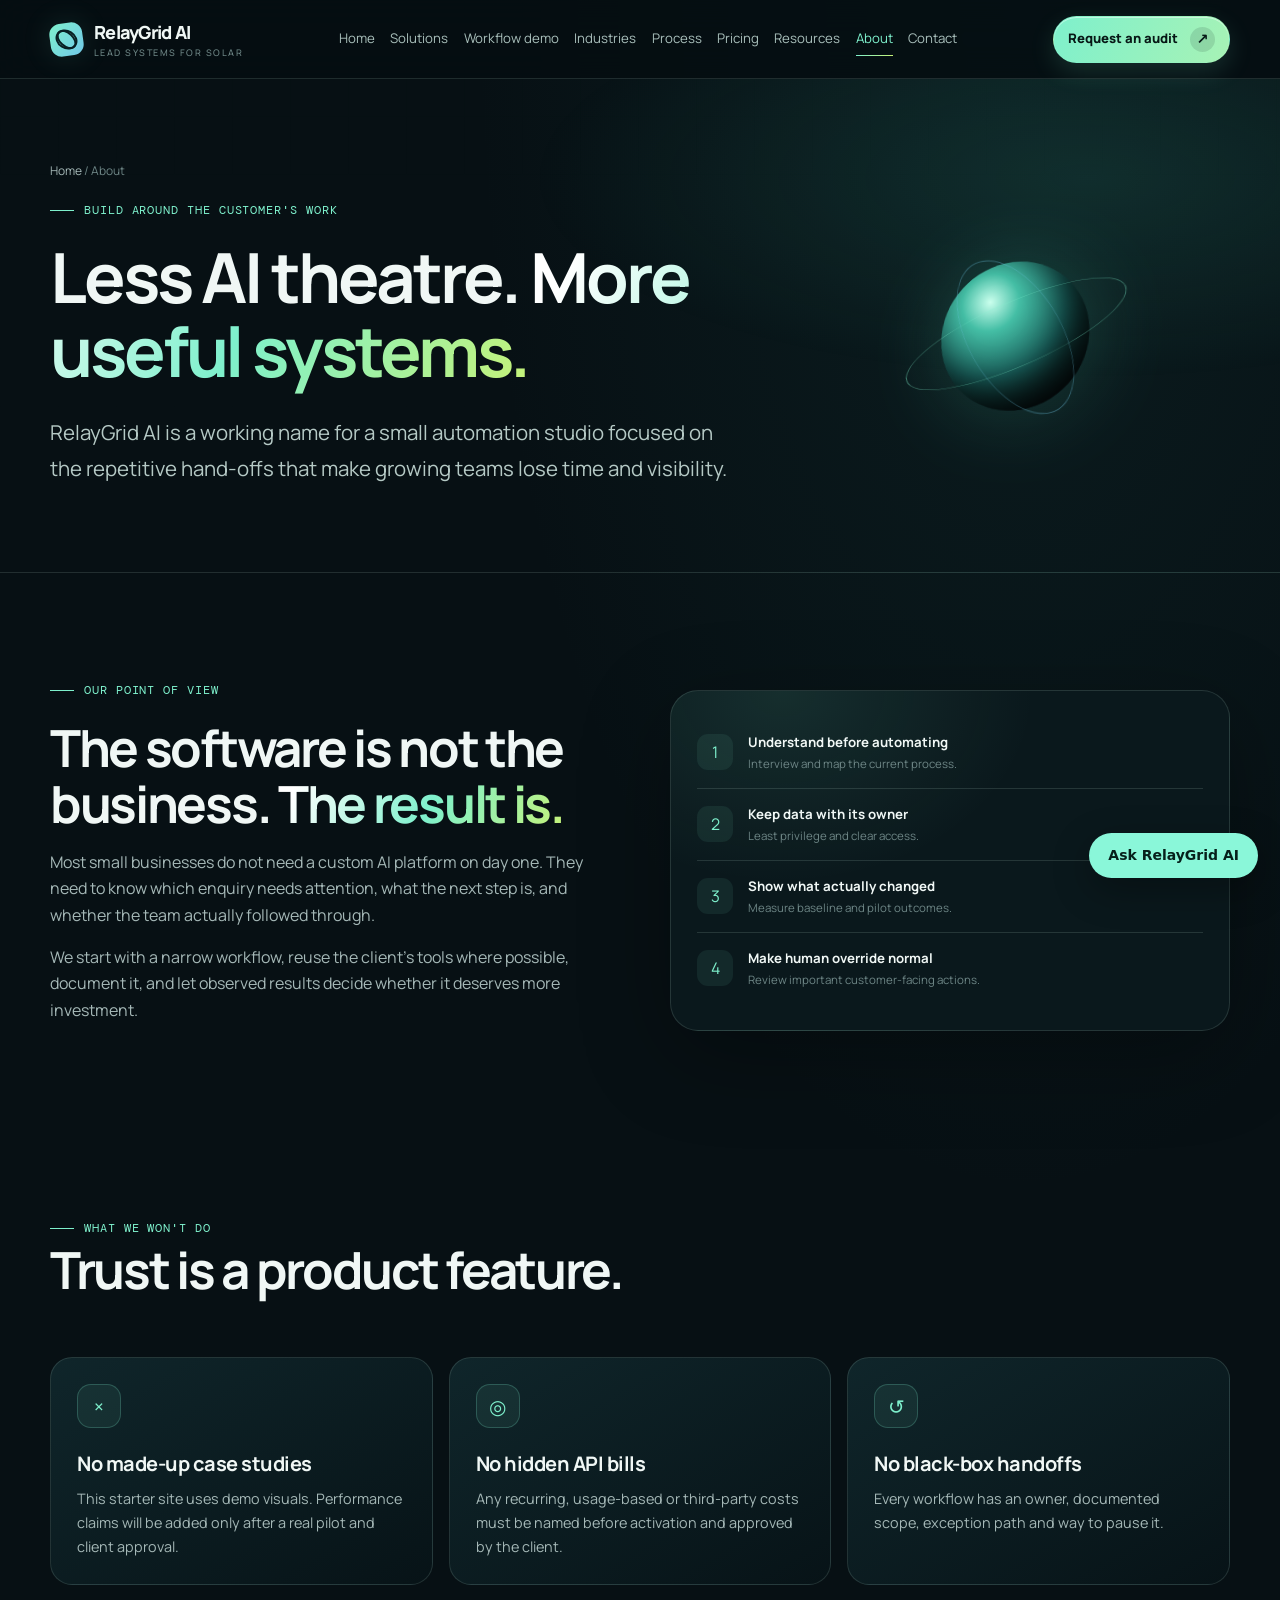
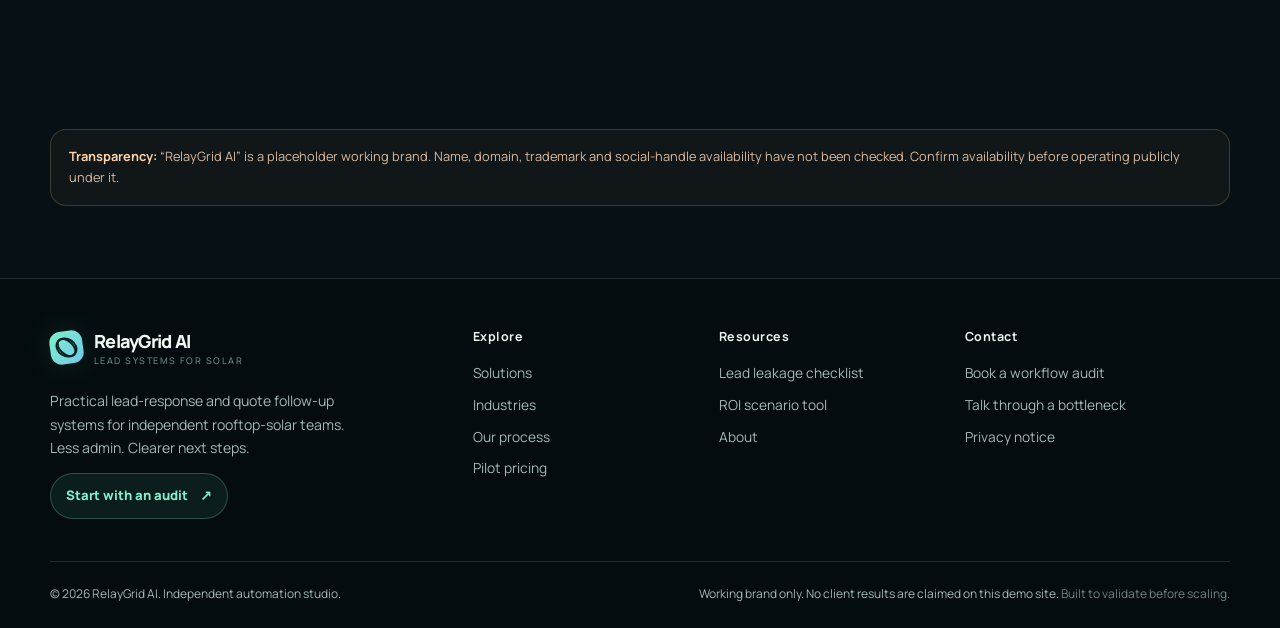
==== commit d35cc8cd: "Polish public workflow navigation and lead card" ====
--- a/public/about.html
+++ b/public/about.html
@@ -1 +1 @@
-<!doctype html><html lang="en"><head><meta charset="utf-8"><meta name="viewport" content="width=device-width, initial-scale=1"><meta name="description" content="The operating principles behind RelayGrid AI: specific workflows, transparent costs and measurable outcomes."><meta name="theme-color" content="#071014"><title>About | RelayGrid AI</title><link rel="icon" type="image/svg+xml" href="assets/favicon.svg"><link rel="stylesheet" href="assets/css/styles.css"><style>.skip-link{position:absolute;left:-9999px;top:5px;background:var(--mint);color:#071816;padding:10px;z-index:100}.skip-link:focus{left:8px}</style></head><body><a class="skip-link" href="#main">Skip to content</a><div class="topbar"><div class="container nav"><a class="brand" href="index.html" aria-label="RelayGrid AI home"><span class="brand-mark" aria-hidden="true"></span><span><span data-brand>RelayGrid AI</span><small>Lead systems for solar</small></span></a><nav class="nav-links" aria-label="Main navigation"><a href="index.html">Home</a><a href="services.html">Solutions</a><a href="index.html#agent-workspace">AI agent demo</a><a href="industries.html">Industries</a><a href="process.html">Process</a><a href="index.html#agent-workspace">Agent demo</a><a href="pricing.html">Pricing</a><a href="resources.html">Resources</a><a href="about.html">About</a><a href="contact.html">Contact</a></nav><div class="nav-right"><a class="button button-sm" data-booking href="contact.html?topic=workflow%20audit">Get a workflow audit <span class="arrow">↗</span></a><button class="menu-toggle" aria-label="Toggle navigation" aria-expanded="false">Menu ☰</button></div></div></div><main id="main"><section class="page-hero"><div class="container page-hero-inner"><div><p class="breadcrumb"><a href="index.html">Home</a> / About</p><p class="eyebrow">Build around the customer's work</p><h1>Less AI theatre. <span class="gradient-text">More useful systems.</span></h1><p class="lead">RelayGrid AI is a working name for a small automation studio focused on the repetitive hand-offs that make growing teams lose time and visibility.</p></div><div class="page-orb"><div class="page-orb-core"></div></div></div></section><section class="section"><div class="container split"><div><p class="eyebrow">Our point of view</p><h2>The software is not the business. <span class="gradient-text">The result is.</span></h2><p>Most small businesses do not need a custom AI platform on day one. They need to know which enquiry needs attention, what the next step is, and whether the team actually followed through.</p><p>We start with a narrow workflow, reuse the client's tools where possible, document it, and let observed results decide whether it deserves more investment.</p></div><div class="panel-illustration"><div class="workflow-row"><span class="flow-icon">1</span><span><b>Understand before automating</b><small>Interview and map the current process.</small></span></div><div class="workflow-row"><span class="flow-icon">2</span><span><b>Keep data with its owner</b><small>Least privilege and clear access.</small></span></div><div class="workflow-row"><span class="flow-icon">3</span><span><b>Show what actually changed</b><small>Measure baseline and pilot outcomes.</small></span></div><div class="workflow-row"><span class="flow-icon">4</span><span><b>Make human override normal</b><small>Review important customer-facing actions.</small></span></div></div></div></section><section class="section-sm"><div class="container"><div class="section-head"><div><p class="eyebrow">What we won't do</p><h2>Trust is a product feature.</h2></div></div><div class="card-grid"><article class="card"><span class="card-icon">×</span><h3>No made-up case studies</h3><p>This starter site uses demo visuals. Performance claims will be added only after a real pilot and client approval.</p></article><article class="card"><span class="card-icon">◎</span><h3>No hidden API bills</h3><p>Any recurring, usage-based or third-party costs must be named before activation and approved by the client.</p></article><article class="card"><span class="card-icon">↺</span><h3>No black-box handoffs</h3><p>Every workflow has an owner, documented scope, exception path and way to pause it.</p></article></div></div></section><section class="section-sm"><div class="container"><div class="note"><strong>Transparency:</strong> “RelayGrid AI” is a placeholder working brand. Name, domain, trademark and social-handle availability have not been checked. Confirm availability before operating publicly under it.</div></div></section></main><footer class="footer"><div class="container"><div class="footer-top"><div><a class="brand" href="index.html"><span class="brand-mark" aria-hidden="true"></span><span><span data-brand>RelayGrid AI</span><small>Lead systems for solar</small></span></a><p class="footer-blurb">Practical lead-response and quote follow-up systems for independent rooftop-solar teams. Less admin. Clearer next steps.</p><a class="button button-ghost button-sm" href="contact.html?topic=workflow%20audit">Start with an audit <span class="arrow">↗</span></a></div><div class="footer-col"><h4>Explore</h4><a href="services.html">Solutions</a><a href="industries.html">Industries</a><a href="process.html">Our process</a><a href="pricing.html">Pilot pricing</a></div><div class="footer-col"><h4>Resources</h4><a href="resources.html">Lead leakage checklist</a><a href="resources.html#roi-calculator">ROI scenario tool</a><a href="about.html">About</a></div><div class="footer-col"><h4>Contact</h4><a href="contact.html">Book a workflow audit</a><a href="contact.html">Talk through a bottleneck</a><a href="privacy.html">Privacy notice</a></div></div><div class="footer-bottom"><p>© <span data-year>2026</span> <span data-brand>RelayGrid AI</span>. Independent automation studio.</p><p>Working brand only. No client results are claimed on this demo site. <span class="soft">Built to validate before scaling.</span></p></div></div></footer><script src="assets/js/config.js"></script><script src="assets/js/main.js" defer></script><script src="assets/js/chat-widget.js" defer></script></body></html>+<!doctype html><html lang="en"><head><meta charset="utf-8"><meta name="viewport" content="width=device-width, initial-scale=1"><meta name="description" content="The operating principles behind RelayGrid AI: specific workflows, transparent costs and measurable outcomes."><meta name="theme-color" content="#071014"><title>About | RelayGrid AI</title><link rel="icon" type="image/svg+xml" href="assets/favicon.svg"><link rel="stylesheet" href="assets/css/styles.css"><style>.skip-link{position:absolute;left:-9999px;top:5px;background:var(--mint);color:#071816;padding:10px;z-index:100}.skip-link:focus{left:8px}</style></head><body><a class="skip-link" href="#main">Skip to content</a><div class="topbar"><div class="container nav"><a class="brand" href="index.html" aria-label="RelayGrid AI home"><span class="brand-mark" aria-hidden="true"></span><span><span data-brand>RelayGrid AI</span><small>Lead systems for solar</small></span></a><nav class="nav-links" aria-label="Main navigation"><a href="index.html">Home</a><a href="services.html">Solutions</a><a href="index.html#agent-workspace">Workflow demo</a><a href="industries.html">Industries</a><a href="process.html">Process</a><a href="pricing.html">Pricing</a><a href="resources.html">Resources</a><a href="about.html">About</a><a href="contact.html">Contact</a></nav><div class="nav-right"><a class="button button-sm" data-booking href="contact.html?topic=workflow%20audit">Request an audit <span class="arrow">↗</span></a><button class="menu-toggle" aria-label="Toggle navigation" aria-expanded="false">Menu ☰</button></div></div></div><main id="main"><section class="page-hero"><div class="container page-hero-inner"><div><p class="breadcrumb"><a href="index.html">Home</a> / About</p><p class="eyebrow">Build around the customer's work</p><h1>Less AI theatre. <span class="gradient-text">More useful systems.</span></h1><p class="lead">RelayGrid AI is a working name for a small automation studio focused on the repetitive hand-offs that make growing teams lose time and visibility.</p></div><div class="page-orb"><div class="page-orb-core"></div></div></div></section><section class="section"><div class="container split"><div><p class="eyebrow">Our point of view</p><h2>The software is not the business. <span class="gradient-text">The result is.</span></h2><p>Most small businesses do not need a custom AI platform on day one. They need to know which enquiry needs attention, what the next step is, and whether the team actually followed through.</p><p>We start with a narrow workflow, reuse the client's tools where possible, document it, and let observed results decide whether it deserves more investment.</p></div><div class="panel-illustration"><div class="workflow-row"><span class="flow-icon">1</span><span><b>Understand before automating</b><small>Interview and map the current process.</small></span></div><div class="workflow-row"><span class="flow-icon">2</span><span><b>Keep data with its owner</b><small>Least privilege and clear access.</small></span></div><div class="workflow-row"><span class="flow-icon">3</span><span><b>Show what actually changed</b><small>Measure baseline and pilot outcomes.</small></span></div><div class="workflow-row"><span class="flow-icon">4</span><span><b>Make human override normal</b><small>Review important customer-facing actions.</small></span></div></div></div></section><section class="section-sm"><div class="container"><div class="section-head"><div><p class="eyebrow">What we won't do</p><h2>Trust is a product feature.</h2></div></div><div class="card-grid"><article class="card"><span class="card-icon">×</span><h3>No made-up case studies</h3><p>This starter site uses demo visuals. Performance claims will be added only after a real pilot and client approval.</p></article><article class="card"><span class="card-icon">◎</span><h3>No hidden API bills</h3><p>Any recurring, usage-based or third-party costs must be named before activation and approved by the client.</p></article><article class="card"><span class="card-icon">↺</span><h3>No black-box handoffs</h3><p>Every workflow has an owner, documented scope, exception path and way to pause it.</p></article></div></div></section><section class="section-sm"><div class="container"><div class="note"><strong>Transparency:</strong> “RelayGrid AI” is a placeholder working brand. Name, domain, trademark and social-handle availability have not been checked. Confirm availability before operating publicly under it.</div></div></section></main><footer class="footer"><div class="container"><div class="footer-top"><div><a class="brand" href="index.html"><span class="brand-mark" aria-hidden="true"></span><span><span data-brand>RelayGrid AI</span><small>Lead systems for solar</small></span></a><p class="footer-blurb">Practical lead-response and quote follow-up systems for independent rooftop-solar teams. Less admin. Clearer next steps.</p><a class="button button-ghost button-sm" href="contact.html?topic=workflow%20audit">Start with an audit <span class="arrow">↗</span></a></div><div class="footer-col"><h4>Explore</h4><a href="services.html">Solutions</a><a href="industries.html">Industries</a><a href="process.html">Our process</a><a href="pricing.html">Pilot pricing</a></div><div class="footer-col"><h4>Resources</h4><a href="resources.html">Lead leakage checklist</a><a href="resources.html#roi-calculator">ROI scenario tool</a><a href="about.html">About</a></div><div class="footer-col"><h4>Contact</h4><a href="contact.html">Book a workflow audit</a><a href="contact.html">Talk through a bottleneck</a><a href="privacy.html">Privacy notice</a></div></div><div class="footer-bottom"><p>© <span data-year>2026</span> <span data-brand>RelayGrid AI</span>. Independent automation studio.</p><p>Working brand only. No client results are claimed on this demo site. <span class="soft">Built to validate before scaling.</span></p></div></div></footer><script src="assets/js/config.js"></script><script src="assets/js/main.js" defer></script><script src="assets/js/chat-widget.js" defer></script></body></html>
--- a/public/assets/css/styles.css
+++ b/public/assets/css/styles.css
@@ -8,3 +8,28 @@
 
 /* Secure lead intake form additions */
 .hp-field{position:absolute!important;left:-10000px!important;width:1px!important;height:1px!important;overflow:hidden!important}.consent-line{display:flex;align-items:flex-start;gap:10px;margin:14px 0;color:var(--soft,#9aa);font-size:.88rem;line-height:1.5}.consent-line input{margin-top:4px;flex:0 0 auto}.consent-line a{color:var(--mint,#8af7d9)}.turnstile-container{margin:14px 0}
+
+/* Keep long draft text and submission references usable on narrow screens. */
+#workflow-output{overflow-wrap:anywhere;min-width:0}#response-draft{display:block;width:100%;max-width:100%;resize:vertical}#contact-form button:disabled{opacity:.6;cursor:wait}
+/* Refinements for the primary navigation and lead response card */
+.nav-links{gap:clamp(12px,1.2vw,18px)}
+.nav-links a{position:relative;padding:8px 0;white-space:nowrap;transition:color .2s ease}
+.nav-links a::after{content:"";position:absolute;left:0;right:0;bottom:2px;height:1px;background:linear-gradient(90deg,var(--mint),var(--lime));transform:scaleX(0);transform-origin:left;transition:transform .2s ease}
+.nav-links a:hover::after,.nav-links a:focus-visible::after,.nav-links a[aria-current=page]::after{transform:scaleX(1)}
+.nav-links a:focus-visible{outline:none;color:var(--mint)}
+.nav-right .button[data-booking]{flex:0 0 auto;white-space:nowrap;padding:10px 14px;background:linear-gradient(115deg,#7ef0cc,#a7f2b5);box-shadow:0 9px 26px rgba(126,240,204,.14),inset 0 1px 0 rgba(255,255,255,.45)}
+.nav-right .button[data-booking] .arrow{display:inline-grid;place-items:center;width:25px;height:25px;border-radius:50%;background:rgba(6,27,25,.12);transition:transform .2s ease}
+.nav-right .button[data-booking]:hover .arrow{transform:translate(2px,-2px)}
+#workflow-output{position:relative;display:grid;gap:14px;overflow:hidden;margin:22px 0 0;padding:24px;border:1px solid rgba(126,240,204,.24);border-radius:22px;background:radial-gradient(ellipse at 100% 0%,rgba(126,240,204,.11),transparent 38%),linear-gradient(145deg,rgba(17,41,46,.98),rgba(7,18,22,.98));box-shadow:0 20px 52px rgba(0,0,0,.28),inset 0 1px 0 rgba(255,255,255,.035);color:var(--ink)}
+#workflow-output[hidden]{display:none}
+#workflow-output::before{content:"";position:absolute;inset:0 0 auto;height:2px;background:linear-gradient(90deg,var(--mint),rgba(126,240,204,0))}
+#workflow-output>strong{display:flex;align-items:center;gap:11px;color:#effaf6;font-size:.98rem;letter-spacing:-.02em}
+#workflow-output>strong::before{content:"✓";display:grid;place-items:center;width:27px;height:27px;flex:0 0 27px;border:1px solid rgba(126,240,204,.28);border-radius:50%;background:rgba(126,240,204,.1);color:var(--mint);font-size:.78rem}
+#workflow-output>p:not(.small){display:flex;flex-wrap:wrap;align-items:center;gap:5px;margin:0;color:var(--muted);font-size:.76rem;line-height:1.65}
+#workflow-output>p:not(.small) span{display:inline-flex;align-items:center;border:1px solid rgba(126,240,204,.16);border-radius:999px;padding:3px 9px;background:rgba(126,240,204,.055);color:#c9eee2;font-size:.73rem}
+#workflow-output>label{margin-top:3px;color:#dcebe6;font-size:.78rem;font-weight:700}
+#workflow-output textarea[data-response-draft]{display:block;width:100%;min-height:176px;margin:0;padding:17px 18px;border:1px solid rgba(190,223,214,.18);border-radius:15px;background:linear-gradient(150deg,#0a191d,#071216);box-shadow:inset 0 1px 0 rgba(255,255,255,.025);color:#e8f4f0;font-family:Manrope,system-ui,-apple-system,BlinkMacSystemFont,'Segoe UI',sans-serif;font-size:.88rem;line-height:1.8;outline:none;resize:vertical}
+#workflow-output textarea[data-response-draft]:focus-visible{border-color:rgba(126,240,204,.56);box-shadow:0 0 0 3px rgba(126,240,204,.1),inset 0 1px 0 rgba(255,255,255,.025)}
+#workflow-output>.small{margin:0;padding-top:12px;border-top:1px solid rgba(194,230,220,.1);color:var(--muted2);font-size:.75rem;line-height:1.65}
+@media (min-width:821px) and (max-width:1060px){.nav-links{display:none;position:absolute;left:22px;right:22px;top:calc(100% + 8px);padding:18px;background:#0b1d21;border:1px solid var(--line);border-radius:18px;box-shadow:var(--shadow);flex-direction:column;align-items:stretch;gap:0}.nav-links.open{display:flex}.nav-links a{padding:11px 8px;border-bottom:1px solid rgba(255,255,255,.05);font-size:.9rem}.nav-links a:last-child{border:0}.nav-right .button{display:none}.menu-toggle{display:inline-flex}}
+@media(max-width:540px){#workflow-output{gap:12px;padding:18px;border-radius:18px}#workflow-output textarea[data-response-draft]{min-height:160px;padding:14px;font-size:.84rem}}
